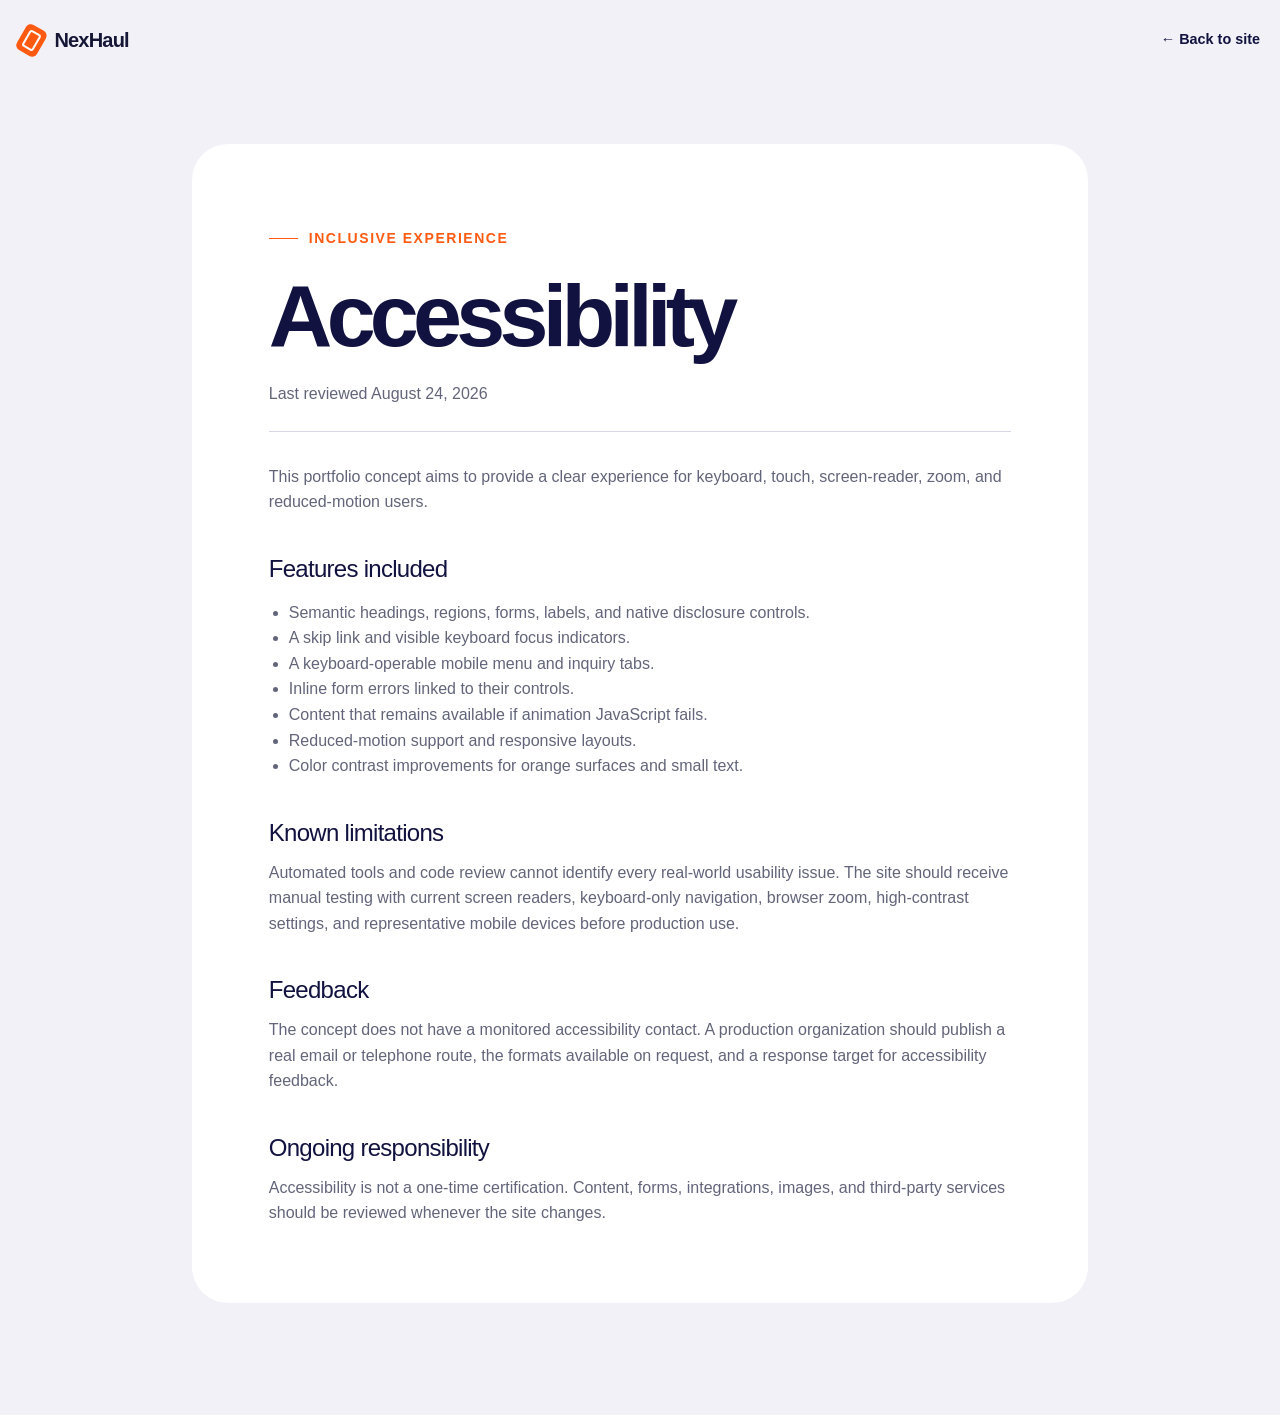
==== accessibility.html @ 54d99bce "Add files via upload" ====
<!doctype html>
<html lang="en">
  <head>
    <meta charset="UTF-8" />
    <meta name="viewport" content="width=device-width, initial-scale=1.0" />
    <title>Accessibility | NexHaul Logistics Concept</title>
    <meta name="description" content="Accessibility information for the fictional NexHaul Logistics portfolio website concept." />
    <meta name="robots" content="noindex, follow" />
    <link rel="icon" type="image/png" href="./assets/favicon.png" />
    <link rel="stylesheet" href="./styles.css" />
  </head>
  <body class="legal-page">
    <header class="legal-header"><div class="container"><a class="brand" href="./index.html"><span class="brand-mark" aria-hidden="true"><span></span></span><span>NexHaul</span></a><a class="legal-back" href="./index.html#project-notes">← Back to site</a></div></header>
    <main class="legal-main"><article class="legal-shell">
      <span class="eyebrow">Inclusive experience</span><h1>Accessibility</h1><p class="legal-meta">Last reviewed August 24, 2026</p>
      <p>This portfolio concept aims to provide a clear experience for keyboard, touch, screen-reader, zoom, and reduced-motion users.</p>
      <h2>Features included</h2><ul><li>Semantic headings, regions, forms, labels, and native disclosure controls.</li><li>A skip link and visible keyboard focus indicators.</li><li>A keyboard-operable mobile menu and inquiry tabs.</li><li>Inline form errors linked to their controls.</li><li>Content that remains available if animation JavaScript fails.</li><li>Reduced-motion support and responsive layouts.</li><li>Color contrast improvements for orange surfaces and small text.</li></ul>
      <h2>Known limitations</h2><p>Automated tools and code review cannot identify every real-world usability issue. The site should receive manual testing with current screen readers, keyboard-only navigation, browser zoom, high-contrast settings, and representative mobile devices before production use.</p>
      <h2>Feedback</h2><p>The concept does not have a monitored accessibility contact. A production organization should publish a real email or telephone route, the formats available on request, and a response target for accessibility feedback.</p>
      <h2>Ongoing responsibility</h2><p>Accessibility is not a one-time certification. Content, forms, integrations, images, and third-party services should be reviewed whenever the site changes.</p>
    </article></main>
  </body>
</html>
---- styles.css ----
:root {
  --navy: #11123f;
  --navy-deep: #090a2b;
  --indigo: #1b1d5a;
  --orange: #ff5a12;
  --orange-dark: #e84400;
  --lavender: #eeeff9;
  --lavender-2: #dfe1ee;
  --paper: #fbfaf6;
  --white: #ffffff;
  --ink: #161637;
  --muted: #74768d;
  --line: #d7d8e3;
  --green: #1a9d69;
  --radius-sm: 1rem;
  --radius-md: 1.5rem;
  --radius-lg: 2.25rem;
  --shadow: 0 28px 70px rgba(17, 18, 63, 0.12);
  --max: 82rem;
}

*,
*::before,
*::after {
  box-sizing: border-box;
}

html {
  scroll-behavior: smooth;
  scroll-padding-top: 7rem;
}

body {
  margin: 0;
  background: var(--paper);
  color: var(--ink);
  font-family: "Avenir Next", Avenir, "Helvetica Neue", Arial, sans-serif;
  line-height: 1.6;
  overflow-x: hidden;
  text-rendering: optimizeLegibility;
}

body.menu-open {
  overflow: hidden;
}

a {
  color: inherit;
  text-decoration: none;
}

button,
input,
select,
textarea {
  color: inherit;
  font: inherit;
}

button,
select {
  cursor: pointer;
}

p,
h1,
h2,
h3,
blockquote {
  margin: 0;
}

.container {
  margin-inline: auto;
  width: min(calc(100% - 2.5rem), var(--max));
}

.section {
  padding: 7.5rem 0;
}

.skip-link {
  background: var(--orange);
  border-radius: 0 0 0.5rem 0.5rem;
  color: white;
  font-weight: 700;
  left: 1rem;
  padding: 0.75rem 1rem;
  position: fixed;
  top: -5rem;
  transition: top 0.2s;
  z-index: 9999;
}

.skip-link:focus {
  top: 0;
}

:focus-visible {
  outline: 3px solid rgba(255, 90, 18, 0.6);
  outline-offset: 4px;
}

.site-header {
  left: 0;
  padding-top: 1rem;
  position: fixed;
  right: 0;
  top: 0;
  transition: transform 0.3s ease;
  z-index: 1000;
}

.nav-shell {
  align-items: center;
  background: rgba(250, 250, 255, 0.92);
  border: 1px solid rgba(17, 18, 63, 0.1);
  border-radius: 1.5rem;
  box-shadow: 0 12px 35px rgba(8, 9, 41, 0.12);
  display: grid;
  grid-template-columns: 1fr auto 1fr;
  min-height: 4.75rem;
  padding: 0.7rem 0.8rem 0.7rem 1.35rem;
  backdrop-filter: blur(18px);
}

.brand {
  align-items: center;
  display: inline-flex;
  font-size: 1.25rem;
  font-weight: 700;
  gap: 0.7rem;
  letter-spacing: -0.04em;
  width: max-content;
}

.brand-mark {
  background: var(--orange);
  border-radius: 0.35rem;
  display: inline-block;
  height: 1.8rem;
  position: relative;
  transform: rotate(30deg);
  width: 1.45rem;
}

.brand-mark > span {
  border: 2px solid white;
  border-radius: 0.18rem;
  inset: 0.33rem;
  position: absolute;
}

.brand-mark--mini {
  height: 1.25rem;
  width: 1rem;
}

.primary-nav {
  align-items: center;
  display: flex;
  gap: 0.2rem;
}

.primary-nav a {
  border-radius: 999px;
  color: #4e5068;
  font-size: 0.86rem;
  font-weight: 500;
  padding: 0.75rem 0.9rem;
  transition: background 0.2s, color 0.2s;
}

.primary-nav a:hover,
.primary-nav a.active {
  background: var(--navy);
  color: white;
}

.nav-cta {
  justify-self: end;
}

.menu-toggle {
  align-items: center;
  background: var(--navy);
  border: 0;
  border-radius: 50%;
  display: none;
  flex-direction: column;
  height: 3rem;
  justify-content: center;
  padding: 0;
  width: 3rem;
}

.menu-toggle span {
  background: white;
  height: 1px;
  margin: 2.5px 0;
  transition: transform 0.2s, opacity 0.2s;
  width: 1.1rem;
}

.button {
  align-items: center;
  border: 0;
  border-radius: 999px;
  display: inline-flex;
  font-size: 0.92rem;
  font-weight: 600;
  gap: 1.5rem;
  justify-content: center;
  min-height: 3.5rem;
  padding: 0 1.6rem;
  transition: background 0.2s, color 0.2s, transform 0.2s;
  width: max-content;
}

.button span {
  font-size: 1.1rem;
}

.button:hover {
  transform: translateY(-2px);
}

.button--small {
  gap: 0.7rem;
  min-height: 3.1rem;
  padding-inline: 1.3rem;
}

.button--orange {
  background: var(--orange);
  box-shadow: 0 10px 24px rgba(255, 90, 18, 0.22);
  color: white;
}

.button--orange:hover {
  background: var(--orange-dark);
}

.button--dark {
  background: var(--navy);
  color: white;
}

.button--white {
  background: white;
  color: var(--navy);
}

.text-link {
  align-items: center;
  display: inline-flex;
  font-weight: 600;
  gap: 0.8rem;
  padding: 0.75rem 0;
}

.text-link span {
  color: var(--orange);
  transition: transform 0.2s;
}

.text-link:hover span {
  transform: translateX(0.25rem);
}

.hero {
  background:
    radial-gradient(circle at 82% 8%, rgba(91, 92, 180, 0.28), transparent 26rem),
    linear-gradient(135deg, #191a4b, var(--navy-deep));
  min-height: 100svh;
  padding: 7rem 0 2.25rem;
}

.hero-shell {
  background:
    radial-gradient(circle at 80% 25%, rgba(255, 255, 255, 0.7), transparent 24rem),
    linear-gradient(145deg, #f7f7fc, #e8e9f5);
  border-radius: var(--radius-lg);
  display: grid;
  grid-template-columns: 1.1fr 0.9fr;
  grid-template-rows: auto auto 1fr;
  min-height: calc(100svh - 9.25rem);
  overflow: hidden;
  padding: 2rem 3.25rem 2.25rem;
  position: relative;
}

.hero-shell::before {
  border: 1px solid rgba(17, 18, 63, 0.06);
  border-radius: 50%;
  content: "";
  height: 36rem;
  left: -16rem;
  position: absolute;
  top: 16rem;
  width: 36rem;
}

.hero-topline {
  align-items: flex-start;
  display: flex;
  grid-column: 1 / -1;
  justify-content: space-between;
  position: relative;
  z-index: 2;
}

.hero-topline > p {
  color: var(--muted);
  font-size: 0.88rem;
  line-height: 1.45;
  max-width: 13rem;
}

.tag {
  align-items: center;
  background: white;
  border-radius: 999px;
  color: var(--navy);
  display: inline-flex;
  font-size: 0.78rem;
  font-weight: 600;
  gap: 0.6rem;
  padding: 0.65rem 0.85rem;
}

.tag-dot {
  background: var(--green);
  border-radius: 50%;
  box-shadow: 0 0 0 4px rgba(26, 157, 105, 0.12);
  height: 0.45rem;
  width: 0.45rem;
}

.hero-heading {
  grid-column: 1 / -1;
  padding-top: 1.2rem;
  position: relative;
  z-index: 1;
}

.hero h1,
h2 {
  color: var(--navy);
  font-size: clamp(3.1rem, 6.5vw, 6.75rem);
  font-weight: 500;
  letter-spacing: -0.075em;
  line-height: 0.88;
}

.hero h1 {
  font-size: clamp(4rem, 8.35vw, 8.6rem);
  max-width: 70rem;
}

.hero h1 em {
  color: var(--orange);
  font-style: normal;
}

.hero-copy {
  align-self: end;
  max-width: 25rem;
  padding-bottom: 1.5rem;
  position: relative;
  z-index: 4;
}

.hero-copy > p {
  color: #666980;
  font-size: 1rem;
  margin-bottom: 1.6rem;
}

.hero-actions {
  align-items: center;
  display: flex;
  gap: 1.25rem;
}

.hero-visual {
  align-self: end;
  height: 25rem;
  position: relative;
  z-index: 2;
}

.container-stack {
  bottom: 0;
  height: 22rem;
  position: absolute;
  right: 5%;
  transform: rotate(-4deg);
  width: 27rem;
}

.cargo {
  background:
    repeating-linear-gradient(90deg, rgba(112, 31, 0, 0.22) 0 2px, transparent 2px 2.35rem),
    linear-gradient(145deg, #ff762f, #ed4600);
  border: 2px solid rgba(133, 38, 0, 0.35);
  box-shadow: 0 22px 35px rgba(79, 26, 5, 0.2);
  color: white;
  display: flex;
  flex-direction: column;
  height: 8.3rem;
  justify-content: center;
  padding-left: 2rem;
  position: absolute;
  width: 25rem;
}

.cargo::before,
.cargo::after {
  border: 2px solid rgba(255, 255, 255, 0.28);
  content: "";
  inset-block: 0.45rem;
  position: absolute;
  width: 0.35rem;
}

.cargo::before { left: 0.55rem; }
.cargo::after { right: 0.55rem; }
.cargo span { font-size: 0.66rem; letter-spacing: 0.25em; opacity: 0.78; }
.cargo b { font-size: 1.6rem; letter-spacing: -0.06em; }
.cargo--back { right: 0; top: 0; }
.cargo--middle { left: 0; top: 6.4rem; }
.cargo--front { bottom: 0; right: 0.5rem; }

.float-card {
  background: rgba(255, 255, 255, 0.96);
  border: 1px solid rgba(17, 18, 63, 0.06);
  border-radius: 1rem;
  box-shadow: 0 18px 45px rgba(17, 18, 63, 0.16);
  position: absolute;
  z-index: 5;
}

.route-card {
  left: -3rem;
  padding: 1rem 1.1rem;
  top: 0.5rem;
  width: 15rem;
}

.route-card__top {
  display: flex;
  font-size: 0.65rem;
  justify-content: space-between;
  margin-bottom: 0.8rem;
}

.status {
  align-items: center;
  color: var(--green);
  display: inline-flex;
  font-size: 0.68rem;
  font-weight: 600;
  gap: 0.35rem;
}

.status i {
  background: var(--green);
  border-radius: 50%;
  height: 0.4rem;
  width: 0.4rem;
}

.route-card strong {
  display: block;
  font-size: 0.88rem;
}

.route-card small,
.load-card small {
  color: var(--muted);
  font-size: 0.62rem;
}

.route-line {
  align-items: center;
  display: flex;
  margin: 0.4rem 0;
}

.route-line i {
  background: var(--orange);
  border: 2px solid white;
  border-radius: 50%;
  box-shadow: 0 0 0 1px var(--orange);
  height: 0.45rem;
  width: 0.45rem;
}

.route-line span {
  border-top: 1px dashed #bbbccc;
  flex: 1;
}

.load-card {
  bottom: 1.5rem;
  left: 0;
  padding: 1rem;
  width: 11rem;
}

.mini-label {
  color: var(--muted);
  display: block;
  font-size: 0.65rem;
}

.load-card strong {
  display: block;
  font-size: 1.4rem;
  line-height: 1.3;
}

.progress {
  background: var(--lavender);
  border-radius: 999px;
  display: block;
  height: 0.4rem;
  margin: 0.3rem 0;
  overflow: hidden;
}

.progress i {
  background: var(--orange);
  display: block;
  height: 100%;
  width: 68%;
}

.customer-chip {
  align-items: center;
  bottom: 0.8rem;
  display: flex;
  gap: 0.65rem;
  position: absolute;
  right: 0;
  z-index: 6;
}

.chip-avatars {
  display: flex;
}

.chip-avatars i {
  align-items: center;
  background: var(--navy);
  border: 2px solid var(--lavender);
  border-radius: 50%;
  color: white;
  display: flex;
  font-size: 0.48rem;
  font-style: normal;
  height: 2rem;
  justify-content: center;
  margin-left: -0.45rem;
  width: 2rem;
}

.chip-avatars i:nth-child(2) { background: #b96546; }
.chip-avatars i:nth-child(3) { background: var(--orange); }
.customer-chip strong,
.customer-chip small { display: block; line-height: 1.3; }
.customer-chip strong { font-size: 0.78rem; }
.customer-chip small { color: var(--muted); font-size: 0.6rem; }

.trust-strip {
  border-bottom: 1px solid var(--line);
  padding: 2.25rem 0;
}

.trust-grid {
  align-items: center;
  display: grid;
  gap: 2rem;
  grid-template-columns: 1.5fr repeat(4, 1fr);
}

.trust-grid > p {
  color: var(--muted);
  font-size: 0.7rem;
  font-weight: 700;
  letter-spacing: 0.1em;
  text-transform: uppercase;
}

.trust-grid > div strong,
.trust-grid > div span {
  display: block;
}

.trust-grid > div strong {
  color: var(--navy);
  font-size: 1.35rem;
  letter-spacing: -0.05em;
}

.trust-grid > div span {
  color: var(--muted);
  font-size: 0.69rem;
}

.split-grid {
  display: grid;
  gap: 7rem;
  grid-template-columns: 0.9fr 1.1fr;
}

.eyebrow {
  align-items: center;
  color: var(--orange);
  display: inline-flex;
  font-size: 0.72rem;
  font-weight: 700;
  gap: 0.7rem;
  letter-spacing: 0.11em;
  margin-bottom: 1.5rem;
  text-transform: uppercase;
}

.eyebrow::before {
  background: currentColor;
  content: "";
  height: 1px;
  width: 1.8rem;
}

.eyebrow--light {
  color: #ff9869;
}

.about h2,
.tech h2,
.careers h2,
.faq h2 {
  font-size: clamp(3rem, 5.5vw, 5.6rem);
}

.about-copy {
  padding-top: 4rem;
}

.about-copy > p {
  color: var(--muted);
  max-width: 39rem;
}

.about-copy .lead {
  color: var(--navy);
  font-size: 1.3rem;
  line-height: 1.55;
  margin-bottom: 1.25rem;
}

.feature-list {
  margin-top: 3rem;
}

.feature-list > div {
  align-items: flex-start;
  border-top: 1px solid var(--line);
  display: grid;
  gap: 1.5rem;
  grid-template-columns: 2.5rem 1fr;
  padding: 1.25rem 0;
}

.feature-list span {
  color: var(--orange);
  font-size: 0.72rem;
  font-weight: 700;
}

.feature-list strong {
  color: var(--navy);
  display: block;
  font-size: 1rem;
}

.feature-list p {
  color: var(--muted);
  font-size: 0.86rem;
}

.services {
  background: var(--navy);
  color: white;
}

.section-heading {
  align-items: end;
  display: flex;
  gap: 4rem;
  justify-content: space-between;
  margin-bottom: 4rem;
}

.section-heading h2 {
  font-size: clamp(3.3rem, 5.6vw, 5.8rem);
}

.section-heading > p,
.section-heading > div + p {
  color: var(--muted);
  max-width: 27rem;
}

.section-heading--light h2 {
  color: white;
}

.section-heading--light > p {
  color: #b5b6cb;
}

.services-grid {
  display: grid;
  gap: 1rem;
  grid-template-columns: repeat(3, 1fr);
}

.service-card {
  background: var(--indigo);
  border: 1px solid rgba(255, 255, 255, 0.08);
  border-radius: var(--radius-md);
  display: flex;
  flex-direction: column;
  min-height: 23rem;
  overflow: hidden;
  padding: 2rem;
  position: relative;
  transition: transform 0.25s, background 0.25s;
}

.service-card:hover,
.service-card:focus-within {
  background: var(--orange);
  transform: translateY(-0.4rem);
}

.service-no {
  color: rgba(255, 255, 255, 0.55);
  font-size: 0.7rem;
}

.service-symbol {
  align-items: center;
  border: 1px solid rgba(255, 255, 255, 0.16);
  border-radius: 50%;
  display: flex;
  font-size: 1.7rem;
  height: 4.2rem;
  justify-content: center;
  margin: 2.4rem 0 auto;
  width: 4.2rem;
}

.service-card h3 {
  font-size: 1.7rem;
  font-weight: 500;
  letter-spacing: -0.045em;
  line-height: 1.1;
  margin-bottom: 0.75rem;
}

.service-card p {
  color: #bfc0d5;
  font-size: 0.86rem;
  margin-bottom: 1.5rem;
}

.service-card:hover p,
.service-card:focus-within p {
  color: rgba(255, 255, 255, 0.82);
}

.service-card a {
  align-items: center;
  display: flex;
  font-size: 0.78rem;
  font-weight: 600;
  justify-content: space-between;
}

.tech {
  background: #f1f1f7;
}

.tech-shell {
  align-items: center;
  display: grid;
  gap: 6rem;
  grid-template-columns: 0.9fr 1.1fr;
}

.tech-copy > p {
  color: var(--muted);
  margin: 2rem 0;
  max-width: 34rem;
}

.check-list {
  list-style: none;
  margin: 0 0 2rem;
  padding: 0;
}

.check-list li {
  align-items: center;
  border-top: 1px solid var(--line);
  display: flex;
  font-size: 0.9rem;
  gap: 0.8rem;
  padding: 0.85rem 0;
}

.check-list li span {
  align-items: center;
  background: var(--orange);
  border-radius: 50%;
  color: white;
  display: flex;
  font-size: 0.62rem;
  height: 1.35rem;
  justify-content: center;
  width: 1.35rem;
}

.dashboard {
  background: white;
  border: 1px solid rgba(17, 18, 63, 0.07);
  border-radius: 1.75rem;
  box-shadow: var(--shadow);
  padding: 1.4rem;
  transform: rotate(1.5deg);
}

.dashboard-bar,
.dashboard-bar > div {
  align-items: center;
  display: flex;
  justify-content: space-between;
}

.dashboard-bar > div {
  gap: 0.6rem;
}

.dashboard-bar strong {
  font-size: 0.82rem;
}

.dashboard-live {
  align-items: center;
  background: #e9f6f0;
  border-radius: 999px;
  color: var(--green);
  display: flex;
  font-size: 0.62rem;
  font-weight: 700;
  gap: 0.35rem;
  padding: 0.4rem 0.65rem;
}

.dashboard-live i {
  background: var(--green);
  border-radius: 50%;
  height: 0.35rem;
  width: 0.35rem;
}

.metrics {
  display: grid;
  gap: 0.8rem;
  grid-template-columns: 1fr 1fr;
  margin: 1.2rem 0 0.8rem;
}

.metrics > div {
  background: #f5f5fa;
  border-radius: 1rem;
  padding: 1rem;
}

.metrics small,
.metrics strong,
.metrics span {
  display: block;
}

.metrics small { color: var(--muted); font-size: 0.65rem; }
.metrics strong { color: var(--navy); font-size: 1.6rem; letter-spacing: -0.05em; }
.metrics span { color: var(--green); font-size: 0.58rem; }

.map-panel {
  background: #e9eaf3;
  border-radius: 1rem;
  height: 17rem;
  overflow: hidden;
  position: relative;
}

.map-grid {
  background-image: linear-gradient(rgba(17, 18, 63, 0.04) 1px, transparent 1px), linear-gradient(90deg, rgba(17, 18, 63, 0.04) 1px, transparent 1px);
  background-size: 2rem 2rem;
  inset: 0;
  position: absolute;
}

.map-panel::after {
  border: 1px solid rgba(17, 18, 63, 0.09);
  border-radius: 45% 55% 60% 40%;
  content: "";
  inset: 15% 12%;
  position: absolute;
  transform: rotate(-8deg);
}

.map-city {
  color: var(--navy);
  font-size: 0.55rem;
  font-weight: 600;
  position: absolute;
  z-index: 2;
}

.map-city i {
  background: var(--orange);
  border: 2px solid white;
  border-radius: 50%;
  box-shadow: 0 0 0 1px var(--orange);
  display: block;
  height: 0.55rem;
  margin-bottom: 0.2rem;
  width: 0.55rem;
}

.map-city--sea { left: 15%; top: 22%; }
.map-city--chi { left: 57%; top: 27%; }
.map-city--dal { left: 48%; top: 64%; }
.map-city--mia { right: 11%; top: 71%; }
.map-route { border-top: 2px dashed rgba(255, 90, 18, 0.7); position: absolute; transform-origin: left; z-index: 1; }
.map-route--one { left: 18%; top: 26%; transform: rotate(6deg); width: 42%; }
.map-route--two { left: 51%; top: 66%; transform: rotate(12deg); width: 34%; }

.shipment-row {
  align-items: center;
  display: grid;
  gap: 0.7rem;
  grid-template-columns: auto 1fr auto;
  padding: 1rem 0.25rem 0.1rem;
}

.shipment-icon {
  align-items: center;
  background: var(--orange);
  border-radius: 0.7rem;
  color: white;
  display: flex;
  font-size: 0.55rem;
  font-weight: 700;
  height: 2.2rem;
  justify-content: center;
  width: 2.2rem;
}

.shipment-row strong,
.shipment-row small { display: block; }
.shipment-row strong { font-size: 0.72rem; }
.shipment-row small { color: var(--muted); font-size: 0.6rem; }

.industry-grid {
  display: grid;
  gap: 1rem;
  grid-template-columns: repeat(4, 1fr);
}

.industry-card {
  border: 1px solid var(--line);
  border-radius: var(--radius-md);
  min-height: 16rem;
  padding: 1.6rem;
  transition: background 0.25s, color 0.25s, transform 0.25s;
}

.industry-card:hover {
  background: var(--navy);
  color: white;
  transform: translateY(-0.35rem);
}

.industry-card > span {
  color: var(--orange);
  display: block;
  font-size: 0.7rem;
  margin-bottom: 7rem;
}

.industry-card h3 {
  font-size: 1.2rem;
  letter-spacing: -0.035em;
  line-height: 1.1;
  margin-bottom: 0.6rem;
}

.industry-card p {
  color: var(--muted);
  font-size: 0.78rem;
}

.industry-card:hover p { color: #c2c3d5; }

.carriers {
  background: #ececf4;
}

.carrier-shell {
  display: grid;
  grid-template-columns: 1.15fr 0.85fr;
}

.carrier-main {
  background: var(--orange);
  border-radius: var(--radius-lg) 0 0 var(--radius-lg);
  color: white;
  padding: 5rem;
}

.carrier-main h2 {
  color: white;
  font-size: clamp(3.4rem, 6vw, 6.2rem);
}

.carrier-main p {
  color: rgba(255, 255, 255, 0.82);
  margin: 2rem 0;
  max-width: 35rem;
}

.carrier-stats {
  background: var(--navy);
  border-radius: 0 var(--radius-lg) var(--radius-lg) 0;
  display: grid;
  gap: 1px;
  grid-template-columns: 1fr 1fr;
  overflow: hidden;
  padding: 3rem;
}

.carrier-stats > div {
  border: 1px solid rgba(255, 255, 255, 0.12);
  padding: 2rem;
}

.carrier-stats strong,
.carrier-stats span { display: block; }
.carrier-stats strong { color: white; font-size: 2.3rem; letter-spacing: -0.06em; }
.carrier-stats span { color: #b5b6ca; font-size: 0.72rem; }

.team-grid {
  display: grid;
  gap: 1rem;
  grid-template-columns: repeat(4, 1fr);
}

.team-card {
  background: var(--lavender);
  border-radius: var(--radius-md);
  overflow: hidden;
}

.portrait {
  aspect-ratio: 0.92;
  background:
    radial-gradient(circle at 50% 35%, rgba(255, 255, 255, 0.92), transparent 43%),
    linear-gradient(145deg, #d8d9e8, #f0f0f7);
  overflow: hidden;
  position: relative;
}

.portrait::before {
  border: 1px solid rgba(17, 18, 63, 0.08);
  border-radius: 50%;
  content: "";
  height: 15rem;
  left: 50%;
  position: absolute;
  top: 20%;
  transform: translateX(-50%);
  width: 15rem;
}

.portrait::after {
  background: var(--orange);
  border-radius: 50%;
  bottom: 1rem;
  content: "";
  height: 0.65rem;
  left: 1rem;
  position: absolute;
  width: 0.65rem;
  z-index: 3;
}

.portrait img {
  filter: drop-shadow(0 1.25rem 1.5rem rgba(17, 18, 63, 0.16));
  height: 117%;
  inset: 0;
  object-fit: cover;
  object-position: center 19%;
  position: absolute;
  transform: translateY(-1%);
  width: 100%;
  z-index: 2;
}

.portrait--two {
  background: radial-gradient(circle at 55% 35%, #f9f7f2 0, #e4e5ef 52%, #d6d8e8 100%);
}

.portrait--two img {
  height: 113%;
  object-position: center 15%;
}

.portrait--three {
  background: radial-gradient(circle at 52% 34%, #f5eef1 0, #e3e0ed 52%, #d3d5e7 100%);
}

.portrait--three img {
  height: 116%;
  object-position: center 18%;
}

.portrait--four {
  background: radial-gradient(circle at 50% 32%, #eef0fa 0, #d9dbea 54%, #cfd2e4 100%);
}

.portrait--four img {
  height: 112%;
  object-position: center 14%;
}

.team-card > div:last-child {
  padding: 1.25rem;
}

.team-card h3 {
  font-size: 1rem;
  letter-spacing: -0.03em;
}

.team-card p {
  color: var(--muted);
  font-size: 0.74rem;
}

.proof {
  background: var(--navy);
}

.careers-shell {
  border: 1px solid var(--line);
  border-radius: var(--radius-lg);
  display: grid;
  gap: 6rem;
  grid-template-columns: 0.85fr 1.15fr;
  padding: 4.5rem;
}

.careers-copy > p {
  color: var(--muted);
  margin: 2rem 0 1rem;
}

.faq {
  background: #f1f1f7;
}

.faq-shell {
  display: grid;
  gap: 7rem;
  grid-template-columns: 0.8fr 1.2fr;
}

.faq-list details {
  border-top: 1px solid var(--line);
}

.faq-list details:last-child { border-bottom: 1px solid var(--line); }
.faq-list summary { color: var(--navy); font-size: 1.05rem; font-weight: 600; list-style: none; padding: 1.5rem 2.5rem 1.5rem 0; position: relative; }
.faq-list summary::-webkit-details-marker { display: none; }
.faq-list summary span::before,
.faq-list summary span::after { background: var(--orange); content: ""; height: 1px; position: absolute; right: 0; top: 2.15rem; transition: transform 0.2s; width: 1rem; }
.faq-list summary span::after { transform: rotate(90deg); }
.faq-list details[open] summary span::after { transform: rotate(0); }
.faq-list details p { color: var(--muted); font-size: 0.88rem; max-width: 40rem; padding: 0 2rem 1.5rem 0; }

.contact {
  background: var(--orange);
}

.contact-shell {
  display: grid;
  gap: 0;
  grid-template-columns: 0.85fr 1.15fr;
}

.contact-copy {
  background: var(--navy);
  border-radius: var(--radius-lg) 0 0 var(--radius-lg);
  color: white;
  padding: 4.5rem;
}

.contact-copy h2 {
  color: white;
  font-size: clamp(3.4rem, 5.8vw, 6rem);
}

.contact-copy > p {
  color: #b8b9cd;
  margin: 2rem 0 3rem;
}

.contact-lines > div {
  border-top: 1px solid rgba(255, 255, 255, 0.13);
  padding: 1rem 0;
}

.contact-lines span,
.contact-lines a { display: block; }
.contact-lines span { color: #9294ae; font-size: 0.65rem; }
.contact-lines a { font-size: 0.86rem; }

.form-head {
  align-items: baseline;
  display: flex;
  justify-content: space-between;
  margin-bottom: 2rem;
}

.form-head h3 {
  color: var(--navy);
  font-size: 1.6rem;
  letter-spacing: -0.04em;
}

.form-head p,
.form-note {
  color: var(--muted);
  font-size: 0.68rem;
}

.field-grid {
  display: grid;
  gap: 1rem;
  grid-template-columns: 1fr 1fr;
}

.form-note { margin-top: 0.75rem; }
.form-success { background: #eaf7f1; border-radius: 0.8rem; color: #166b4b; margin-top: 1rem; padding: 1rem; }
.form-success strong,
.form-success span { display: block; }
.form-success span { font-size: 0.76rem; }

.site-footer {
  background: var(--navy-deep);
  color: white;
  padding: 4rem 0 1.5rem;
}

.footer-top {
  align-items: center;
  border-bottom: 1px solid rgba(255, 255, 255, 0.12);
  display: grid;
  grid-template-columns: 1fr auto 1fr;
  padding-bottom: 2rem;
}

.brand--light { color: white; }
.footer-top > p { color: #a8a9be; font-size: 0.8rem; }
.back-top { align-items: center; border: 1px solid rgba(255, 255, 255, 0.2); border-radius: 50%; display: flex; height: 2.75rem; justify-content: center; justify-self: end; width: 2.75rem; }

.footer-grid {
  display: grid;
  gap: 2rem;
  grid-template-columns: 0.7fr 0.7fr 0.7fr 1.9fr;
  padding: 3rem 0;
}

.footer-grid > div:not(.footer-cta) {
  display: flex;
  flex-direction: column;
  gap: 0.5rem;
}

.footer-grid span { color: #777991; font-size: 0.65rem; margin-bottom: 0.4rem; text-transform: uppercase; }
.footer-grid a,
.footer-grid p { color: #c1c2d1; font-size: 0.78rem; }
.footer-grid a:hover { color: white; }
.footer-cta { background: var(--indigo); border-radius: 1.25rem; padding: 1.5rem; }
.footer-cta a { align-items: center; color: white; display: flex; font-size: 1.5rem; justify-content: space-between; letter-spacing: -0.04em; }
.footer-cta b { color: var(--orange); }

.footer-bottom {
  border-top: 1px solid rgba(255, 255, 255, 0.12);
  color: #777991;
  display: flex;
  font-size: 0.64rem;
  justify-content: space-between;
  padding-top: 1.5rem;
}

.reveal {
  opacity: 0;
  transform: translateY(1.5rem);
  transition: opacity 0.65s ease, transform 0.65s ease;
}

.reveal.is-visible {
  opacity: 1;
  transform: translateY(0);
}

@media (max-width: 68rem) {
  .nav-shell { grid-template-columns: 1fr auto; }
  .primary-nav {
    align-items: stretch;
    background: white;
    border-radius: 1.25rem;
    box-shadow: var(--shadow);
    display: none;
    flex-direction: column;
    left: 1rem;
    padding: 0.8rem;
    position: absolute;
    right: 1rem;
    top: calc(100% + 0.6rem);
  }
  .primary-nav.is-open { display: flex; }
  .primary-nav a { font-size: 1rem; padding: 0.9rem 1rem; }
  .menu-toggle { display: flex; justify-self: end; }
  .menu-toggle[aria-expanded="true"] span:nth-child(1) { transform: translateY(6px) rotate(45deg); }
  .menu-toggle[aria-expanded="true"] span:nth-child(2) { opacity: 0; }
  .menu-toggle[aria-expanded="true"] span:nth-child(3) { transform: translateY(-6px) rotate(-45deg); }
  .nav-cta { display: none; }
  .hero-shell { grid-template-columns: 1fr; }
  .hero-heading { grid-column: 1; }
  .hero-copy { align-self: start; max-width: 30rem; padding: 1.5rem 0 0; }
  .hero-visual { height: 27rem; }
  .container-stack { right: 12%; }
  .route-card { left: 6%; }
  .load-card { left: 12%; }
  .trust-grid { grid-template-columns: repeat(4, 1fr); }
  .trust-grid > p { grid-column: 1 / -1; }
  .services-grid { grid-template-columns: repeat(2, 1fr); }
  .tech-shell { gap: 3rem; }
  .industry-grid,
  .team-grid { grid-template-columns: repeat(2, 1fr); }
  .contact-copy { padding: 3.5rem; }
}

@media (max-width: 48rem) {
  .container { width: min(calc(100% - 1.25rem), var(--max)); }
  .section { padding: 5.5rem 0; }
  .nav-shell { min-height: 4.2rem; padding: 0.55rem 0.6rem 0.55rem 1rem; }
  .brand { font-size: 1.1rem; }
  .hero { padding: 5.6rem 0 0.65rem; }
  .hero-shell { border-radius: 1.5rem; min-height: calc(100svh - 6.25rem); padding: 1.4rem; }
  .hero-topline > p { display: none; }
  .hero h1 { font-size: clamp(3.7rem, 18vw, 6.2rem); }
  .hero-copy { padding-top: 1.7rem; }
  .hero-actions { align-items: flex-start; flex-direction: column; gap: 0.5rem; }
  .hero-visual { height: 24rem; margin-top: 2rem; }
  .container-stack { height: 19rem; right: -4rem; transform: rotate(-4deg) scale(0.82); transform-origin: bottom right; width: 27rem; }
  .route-card { left: 0; top: 0; transform: scale(0.88); transform-origin: top left; }
  .load-card { bottom: 0.5rem; left: 0; }
  .customer-chip { display: none; }
  .trust-grid { gap: 1.5rem; grid-template-columns: 1fr 1fr; }
  .trust-grid > p { grid-column: 1 / -1; }
  .split-grid,
  .tech-shell,
  .carrier-shell,
  .careers-shell,
  .faq-shell,
  .contact-shell { gap: 3rem; grid-template-columns: 1fr; }
  .about-copy { padding-top: 0; }
  .section-heading { align-items: start; flex-direction: column; gap: 1.5rem; }
  .services-grid { grid-template-columns: 1fr; }
  .service-card { min-height: 20rem; }
  .dashboard { transform: none; }
  .industry-grid,
  .team-grid { grid-template-columns: 1fr 1fr; }
  .carrier-shell,
  .contact-shell { gap: 0; }
  .carrier-main,
  .contact-copy { border-radius: var(--radius-lg) var(--radius-lg) 0 0; padding: 3rem 1.5rem; }
  .carrier-stats { border-radius: 0 0 var(--radius-lg) var(--radius-lg); padding: 1.5rem; }
  .carrier-stats > div { padding: 1.25rem; }
  .careers-shell { padding: 2rem 1.5rem; }
  .field-grid { grid-template-columns: 1fr; }
  .form-head { align-items: start; flex-direction: column; gap: 0.4rem; }
  .footer-top { grid-template-columns: 1fr auto; }
  .footer-top > p { display: none; }
  .footer-grid { grid-template-columns: 1fr 1fr; }
  .footer-cta { grid-column: 1 / -1; }
  .footer-bottom { flex-direction: column; gap: 0.4rem; }
}

@media (max-width: 31rem) {
  .hero h1 { font-size: clamp(3.4rem, 17vw, 5rem); }
  .industry-grid,
  .team-grid { grid-template-columns: 1fr; }
  .portrait { aspect-ratio: 1.25; }
  .carrier-stats { grid-template-columns: 1fr; }
  .metrics { grid-template-columns: 1fr; }
  .map-panel { height: 13rem; }
}

@media (prefers-reduced-motion: reduce) {
  html { scroll-behavior: auto; }
  *,
  *::before,
  *::after { scroll-behavior: auto !important; transition-duration: 0.01ms !important; }
  .reveal { opacity: 1; transform: none; }
}

/* Readability, accessibility, and conversion quality pass */

:root {
  --muted: #62657a;
}

.hero h1,
h2 {
  letter-spacing: -0.06em;
  line-height: 0.94;
}

.button--orange {
  color: var(--navy);
}

.button--orange:hover {
  background: #ff7a3d;
}

.button:disabled {
  cursor: wait;
  opacity: 0.7;
  transform: none;
}

.menu-overlay {
  background: rgba(9, 10, 43, 0.54);
  inset: 0;
  position: fixed;
  z-index: 900;
}

.mobile-nav-cta {
  display: none;
}

.trust-grid > p,
.trust-grid > div span,
.eyebrow,
.feature-list span,
.service-no,
.carrier-stats span,
.team-card p,
.form-head p,
.form-note,
.contact-lines span,
.footer-grid span,
.footer-grid a,
.footer-grid p,
.footer-bottom {
  font-size: 0.875rem;
}

.mini-label,
.route-card small,
.load-card small,
.customer-chip small,
.metrics small,
.metrics span,
.map-city,
.shipment-row small,
.dashboard-live,
.dashboard-demo {
  font-size: 0.75rem;
}

.feature-list p,
.service-card p,
.tech-copy > p,
.industry-card p,
.faq-list details p,
.careers-copy > p {
  font-size: 1rem;
}

.service-card {
  color: white;
  min-height: 21rem;
}

.service-card:hover,
.service-card:focus-visible {
  background: var(--orange);
  color: var(--navy);
  transform: translateY(-0.4rem);
}

.service-card:hover p,
.service-card:focus-visible p,
.service-card:hover .service-no,
.service-card:focus-visible .service-no {
  color: var(--navy);
}

.service-card:hover .service-symbol,
.service-card:focus-visible .service-symbol {
  border-color: rgba(17, 18, 63, 0.32);
}

.card-link {
  align-items: center;
  display: flex;
  font-size: 0.9rem;
  font-weight: 700;
  justify-content: space-between;
}

.card-link b {
  font-size: 1.1rem;
}

.industry-card {
  display: block;
  position: relative;
}

.industry-card > b {
  bottom: 1.6rem;
  color: var(--orange);
  font-size: 1.1rem;
  position: absolute;
  right: 1.6rem;
  transition: transform 0.2s;
}

.industry-card:hover > b,
.industry-card:focus-visible > b {
  transform: translate(0.2rem, -0.2rem);
}

.industry-card:focus-visible {
  background: var(--navy);
  color: white;
}

.industry-card:focus-visible p {
  color: #c2c3d5;
}

.dashboard-demo {
  background: #fff1ea;
  border-radius: 999px;
  color: #9b3308;
  font-weight: 700;
  padding: 0.45rem 0.7rem;
}

.carrier-main {
  color: var(--navy);
}

.carrier-main .eyebrow,
.carrier-main h2,
.carrier-main p {
  color: var(--navy);
}

.carrier-main p {
  max-width: 39rem;
}

.team-card small {
  color: var(--muted);
  display: block;
  font-size: 0.875rem;
  line-height: 1.5;
  margin-top: 0.75rem;
}

.concept-disclosure {
  border-top: 1px solid var(--line);
  color: var(--muted);
  font-size: 0.875rem;
  margin-top: 2rem;
  padding-top: 1.25rem;
}

.proof-card {
  align-items: start;
  background: white;
  border-radius: var(--radius-lg);
  display: grid;
  gap: 5rem;
  grid-template-columns: 0.9fr 1.1fr;
  padding: 4.5rem;
}

.proof-card h2 {
  font-size: clamp(3rem, 5vw, 5.25rem);
}

.proof-outcomes > div,
.career-values > div {
  border-top: 1px solid var(--line);
  display: grid;
  gap: 1rem;
  grid-template-columns: 2.5rem 1fr;
  padding: 1.25rem 0;
}

.proof-outcomes span,
.career-values span {
  color: var(--orange-dark);
  font-size: 0.8rem;
  font-weight: 700;
}

.proof-outcomes strong,
.career-values strong {
  color: var(--navy);
  display: block;
  font-size: 1.05rem;
  margin-bottom: 0.25rem;
}

.proof-outcomes p,
.career-values p {
  color: var(--muted);
  font-size: 0.95rem;
}

.career-values {
  align-self: center;
}

.career-values > div {
  grid-template-columns: 2.5rem 1fr 1.5fr;
}

.contact-shell {
  grid-template-columns: 0.75fr 1.25fr;
}

.contact-disclosure {
  border-top: 1px solid rgba(255, 255, 255, 0.13);
  color: #c5c6d5;
  font-size: 0.875rem;
  margin-top: 1.5rem;
  padding-top: 1.5rem;
}

.inquiry-card {
  background: white;
  border-radius: 0 var(--radius-lg) var(--radius-lg) 0;
  min-width: 0;
  padding: 2rem 3rem 3rem;
}

.inquiry-tabs {
  background: #f0f1f7;
  border-radius: 999px;
  display: grid;
  gap: 0.25rem;
  grid-template-columns: repeat(3, 1fr);
  margin-bottom: 2.5rem;
  padding: 0.3rem;
}

.inquiry-tabs button {
  background: transparent;
  border: 0;
  border-radius: 999px;
  color: var(--muted);
  font-size: 0.875rem;
  font-weight: 700;
  min-height: 2.9rem;
  padding: 0.5rem 0.75rem;
}

.inquiry-tabs button[aria-selected="true"] {
  background: var(--navy);
  color: white;
}

.form-panel[hidden] {
  display: none;
}

.no-js .inquiry-tabs {
  display: none;
}

.no-js .form-panel[hidden] {
  display: block !important;
  border-top: 1px solid var(--line);
  margin-top: 2.5rem;
  padding-top: 2.5rem;
}

.noscript-note {
  background: #fff1ea;
  border-left: 4px solid var(--orange-dark);
  border-radius: 0.5rem;
  color: var(--navy);
  margin-bottom: 2rem;
  padding: 1rem;
}

.form-head > div > span {
  color: var(--orange-dark);
  display: block;
  font-size: 0.75rem;
  font-weight: 700;
  letter-spacing: 0.1em;
  margin-bottom: 0.3rem;
  text-transform: uppercase;
}

.inquiry-form label {
  color: var(--navy);
  display: block;
  font-size: 0.875rem;
  font-weight: 700;
  margin-bottom: 1rem;
}

.inquiry-form input,
.inquiry-form select,
.inquiry-form textarea {
  background: #f3f3f8;
  border: 1px solid transparent;
  border-radius: 0.8rem;
  display: block;
  margin-top: 0.4rem;
  min-height: 3.25rem;
  outline: none;
  padding: 0.85rem 1rem;
  resize: vertical;
  width: 100%;
}

.inquiry-form textarea {
  min-height: 7rem;
}

.inquiry-form input:focus,
.inquiry-form select:focus,
.inquiry-form textarea:focus {
  border-color: var(--orange-dark);
  box-shadow: 0 0 0 3px rgba(255, 90, 18, 0.12);
}

.inquiry-form [aria-invalid="true"] {
  border-color: #b42318;
}

.consent-field {
  align-items: flex-start;
  display: flex !important;
  font-weight: 500 !important;
  gap: 0.65rem;
}

.consent-field input {
  flex: 0 0 auto;
  height: 1.15rem;
  margin: 0.2rem 0 0;
  min-height: 0;
  width: 1.15rem;
}

.consent-field a {
  color: #b53b0b;
  font-weight: 700;
  text-decoration: underline;
  text-underline-offset: 0.15em;
}

.form-error,
.form-submit-error {
  color: #9f1c14;
  display: block;
  font-size: 0.82rem;
  font-weight: 600;
  margin: -0.65rem 0 0.85rem;
}

.form-submit-error {
  background: #fff0ef;
  border-radius: 0.75rem;
  margin-top: 1rem;
  padding: 0.8rem;
}

.inquiry-form .button {
  margin-top: 0.5rem;
}

.form-note {
  color: var(--muted);
  margin-top: 0.75rem;
}

.portfolio-note {
  align-items: start;
  background: rgba(255, 255, 255, 0.06);
  border-radius: 1rem;
  display: grid;
  gap: 1rem;
  grid-template-columns: 10rem 1fr;
  margin-bottom: 2rem;
  padding: 1.25rem;
}

.portfolio-note strong {
  color: white;
  font-size: 0.875rem;
}

.portfolio-note p {
  color: #aeb0c5;
  font-size: 0.875rem;
}

.reveal {
  opacity: 1;
  transform: none;
}

.js .reveal {
  opacity: 0;
  transform: translateY(1.5rem);
}

.js .reveal.is-visible {
  opacity: 1;
  transform: translateY(0);
}

/* Legal and accessibility information pages */
.legal-page {
  background: #f1f1f7;
}

.legal-header {
  padding: 1.5rem 0;
}

.legal-header .container {
  align-items: center;
  display: flex;
  justify-content: space-between;
}

.legal-back {
  color: var(--navy);
  font-size: 0.9rem;
  font-weight: 700;
}

.legal-main {
  padding: 4rem 0 7rem;
}

.legal-shell {
  background: white;
  border-radius: var(--radius-lg);
  margin-inline: auto;
  max-width: 56rem;
  padding: clamp(2rem, 6vw, 5rem);
}

.legal-shell h1 {
  color: var(--navy);
  font-size: clamp(3rem, 7vw, 5.5rem);
  letter-spacing: -0.065em;
  line-height: 0.95;
  margin-bottom: 1.5rem;
}

.legal-shell h2 {
  font-size: 1.5rem;
  letter-spacing: -0.03em;
  line-height: 1.2;
  margin: 2.5rem 0 0.75rem;
}

.legal-shell p,
.legal-shell li {
  color: var(--muted);
  font-size: 1rem;
}

.legal-shell ul {
  padding-left: 1.25rem;
}

.legal-meta {
  border-bottom: 1px solid var(--line);
  color: var(--muted);
  font-size: 0.875rem;
  margin-bottom: 2rem;
  padding-bottom: 1.5rem;
}

.legal-callout {
  background: #fff1ea;
  border-left: 4px solid var(--orange);
  border-radius: 0.5rem;
  color: var(--navy) !important;
  margin-top: 2rem;
  padding: 1rem;
}

@media (max-width: 68rem) {
  .mobile-nav-cta {
    background: #f0f1f7;
    display: block;
  }
  .primary-nav .mobile-nav-cta:last-child {
    background: var(--orange);
    color: var(--navy);
  }
  .career-values > div {
    grid-template-columns: 2.5rem 1fr;
  }
  .career-values p {
    grid-column: 2;
  }
  .proof-card {
    gap: 3rem;
  }
}

@media (max-width: 48rem) {
  .proof-card {
    gap: 2.5rem;
    grid-template-columns: 1fr;
    padding: 2rem 1.5rem;
  }
  .inquiry-card {
    border-radius: 0 0 var(--radius-lg) var(--radius-lg);
    padding: 1.5rem;
  }
  .inquiry-tabs {
    border-radius: 1rem;
    grid-template-columns: 1fr;
  }
  .inquiry-tabs button {
    border-radius: 0.75rem;
  }
  .portfolio-note {
    grid-template-columns: 1fr;
  }
  .career-values > div {
    grid-template-columns: 2.5rem 1fr;
  }
  .legal-main {
    padding: 2rem 0 5rem;
  }
}

@media (prefers-reduced-motion: reduce) {
  .js .reveal,
  .js .reveal.is-visible {
    opacity: 1;
    transform: none;
  }
}
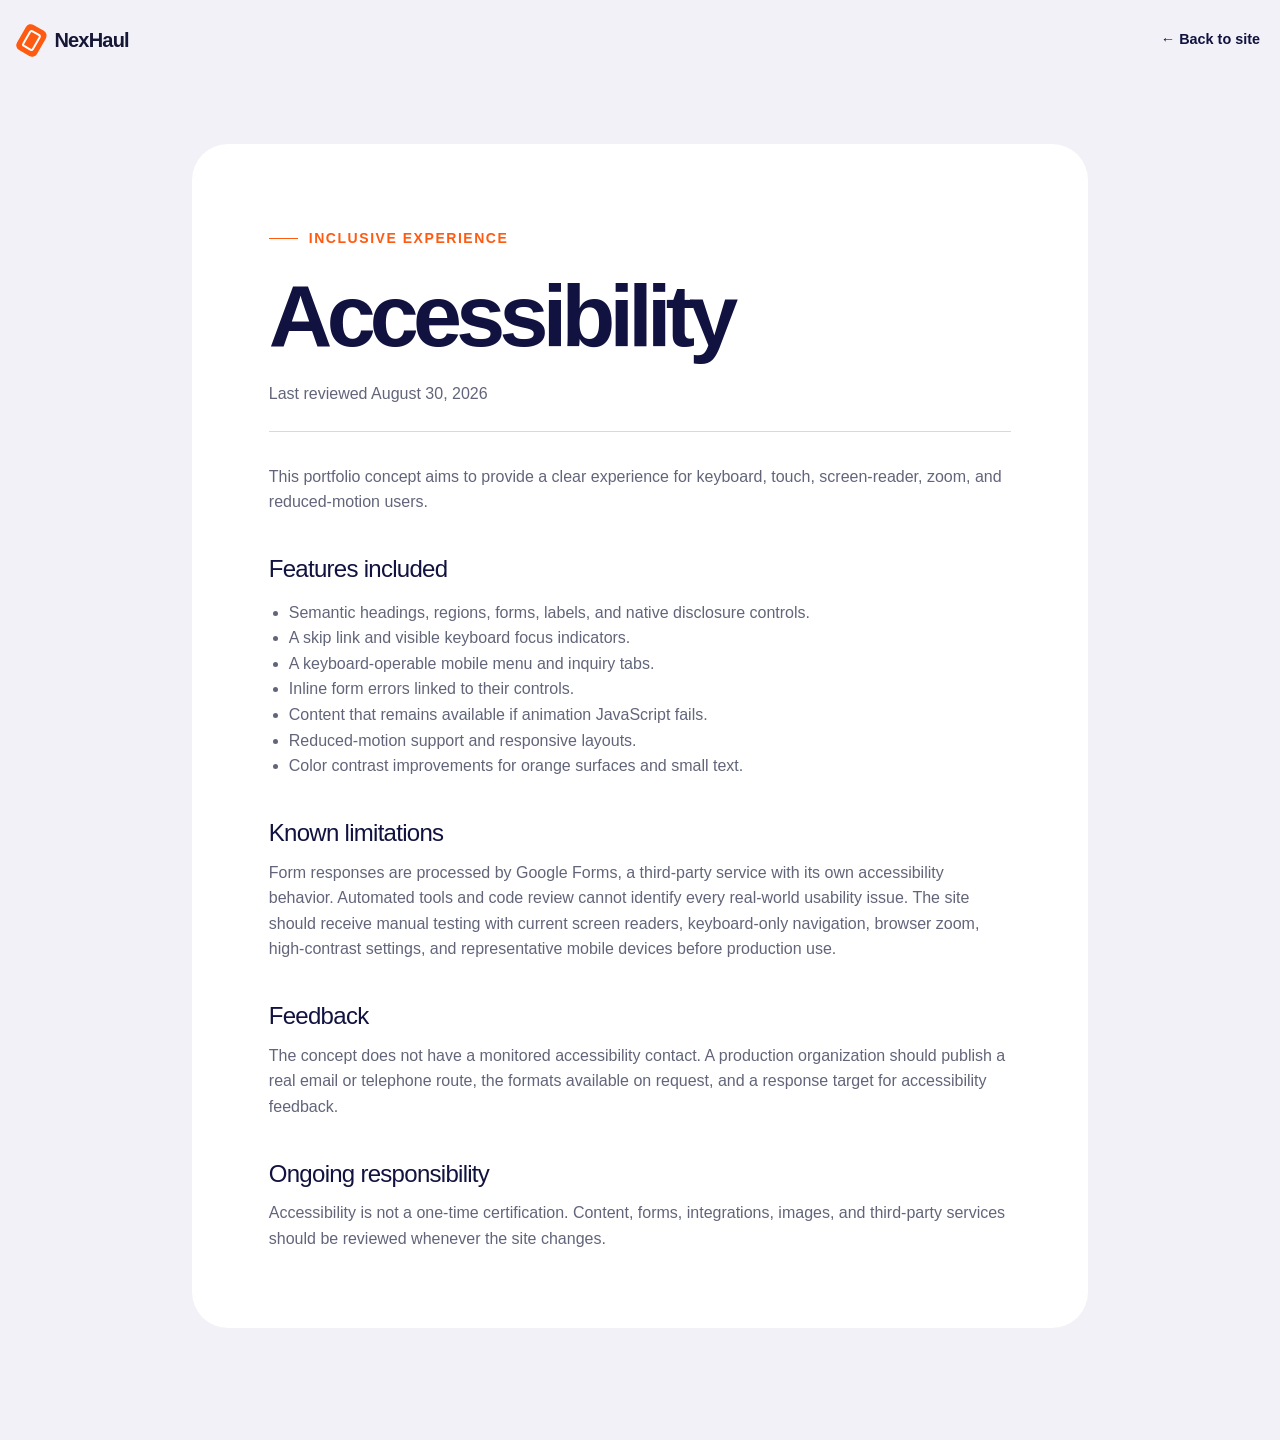
==== commit 7bf6d35f: "Add files via upload" ====
--- a/accessibility.html
+++ b/accessibility.html
@@ -12,10 +12,10 @@
   <body class="legal-page">
     <header class="legal-header"><div class="container"><a class="brand" href="./index.html"><span class="brand-mark" aria-hidden="true"><span></span></span><span>NexHaul</span></a><a class="legal-back" href="./index.html#project-notes">← Back to site</a></div></header>
     <main class="legal-main"><article class="legal-shell">
-      <span class="eyebrow">Inclusive experience</span><h1>Accessibility</h1><p class="legal-meta">Last reviewed August 24, 2026</p>
+      <span class="eyebrow">Inclusive experience</span><h1>Accessibility</h1><p class="legal-meta">Last reviewed August 30, 2026</p>
       <p>This portfolio concept aims to provide a clear experience for keyboard, touch, screen-reader, zoom, and reduced-motion users.</p>
       <h2>Features included</h2><ul><li>Semantic headings, regions, forms, labels, and native disclosure controls.</li><li>A skip link and visible keyboard focus indicators.</li><li>A keyboard-operable mobile menu and inquiry tabs.</li><li>Inline form errors linked to their controls.</li><li>Content that remains available if animation JavaScript fails.</li><li>Reduced-motion support and responsive layouts.</li><li>Color contrast improvements for orange surfaces and small text.</li></ul>
-      <h2>Known limitations</h2><p>Automated tools and code review cannot identify every real-world usability issue. The site should receive manual testing with current screen readers, keyboard-only navigation, browser zoom, high-contrast settings, and representative mobile devices before production use.</p>
+      <h2>Known limitations</h2><p>Form responses are processed by Google Forms, a third-party service with its own accessibility behavior. Automated tools and code review cannot identify every real-world usability issue. The site should receive manual testing with current screen readers, keyboard-only navigation, browser zoom, high-contrast settings, and representative mobile devices before production use.</p>
       <h2>Feedback</h2><p>The concept does not have a monitored accessibility contact. A production organization should publish a real email or telephone route, the formats available on request, and a response target for accessibility feedback.</p>
       <h2>Ongoing responsibility</h2><p>Accessibility is not a one-time certification. Content, forms, integrations, images, and third-party services should be reviewed whenever the site changes.</p>
     </article></main>
